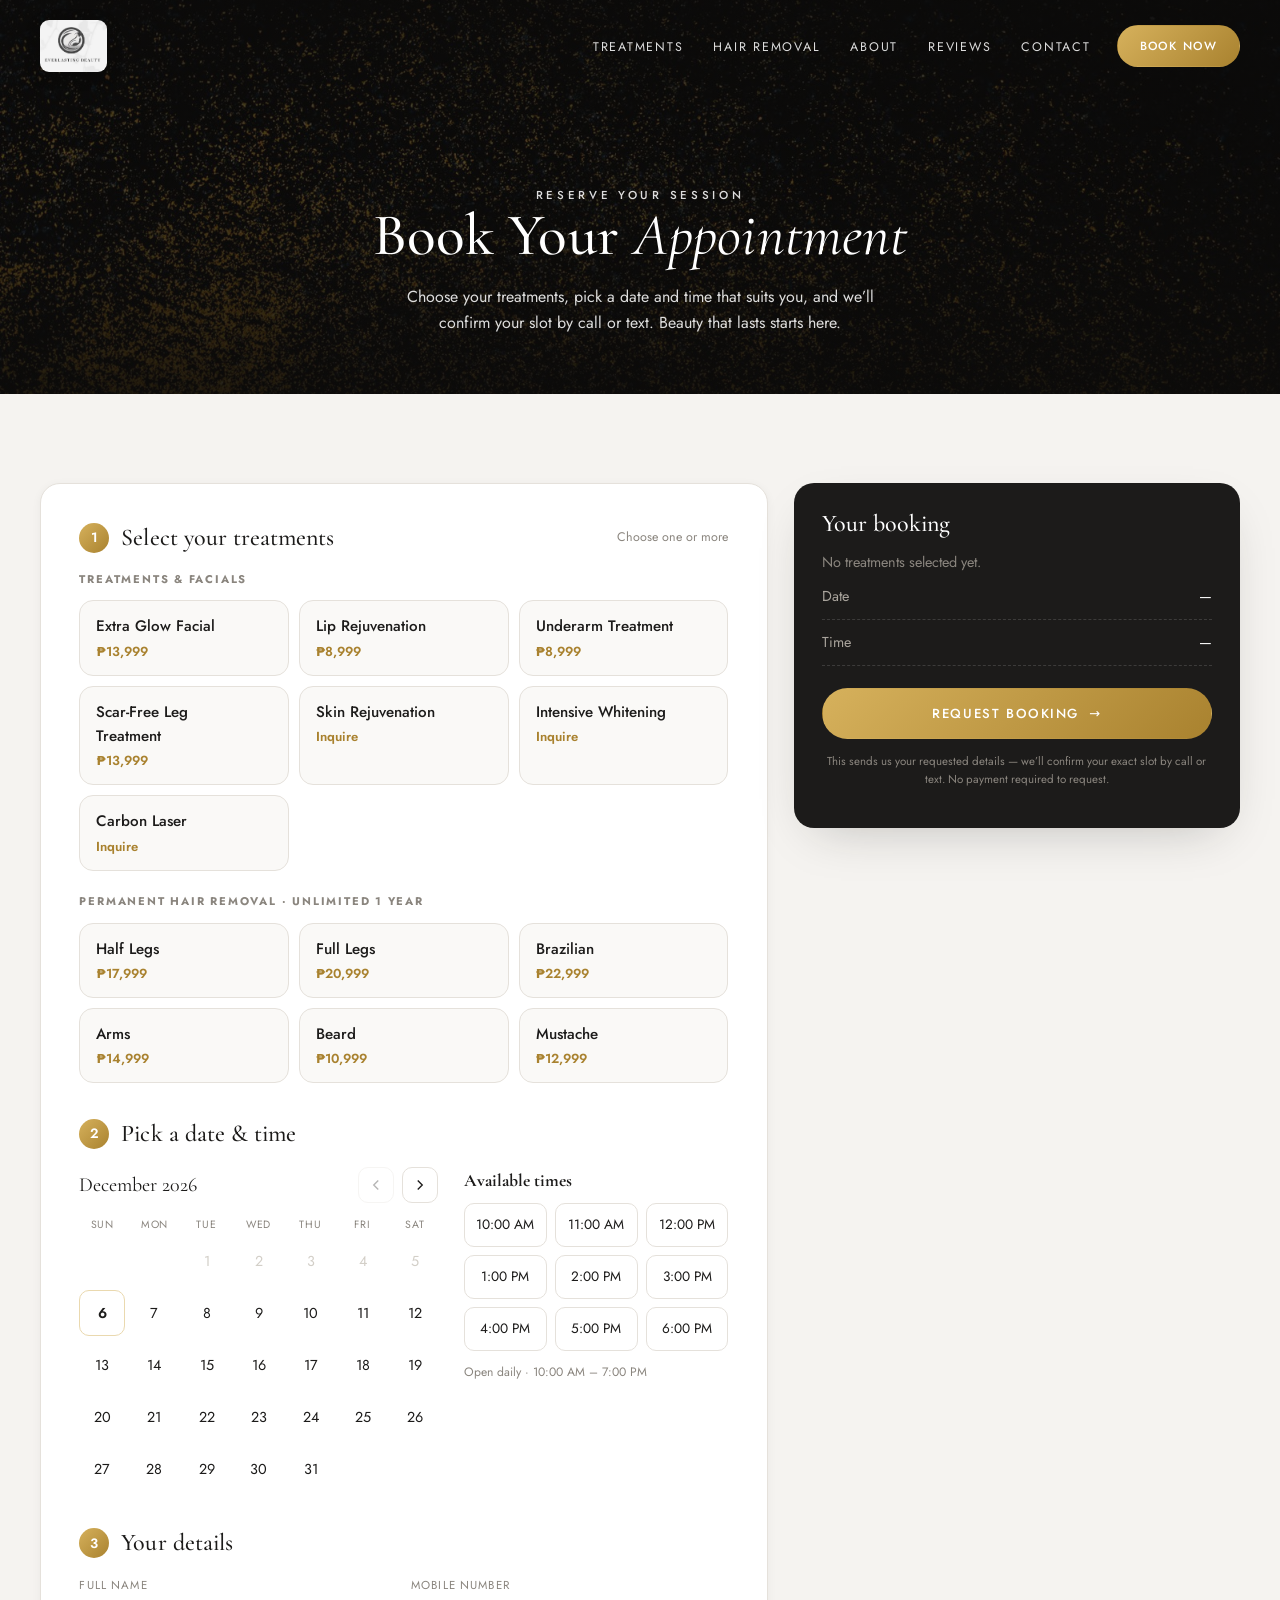
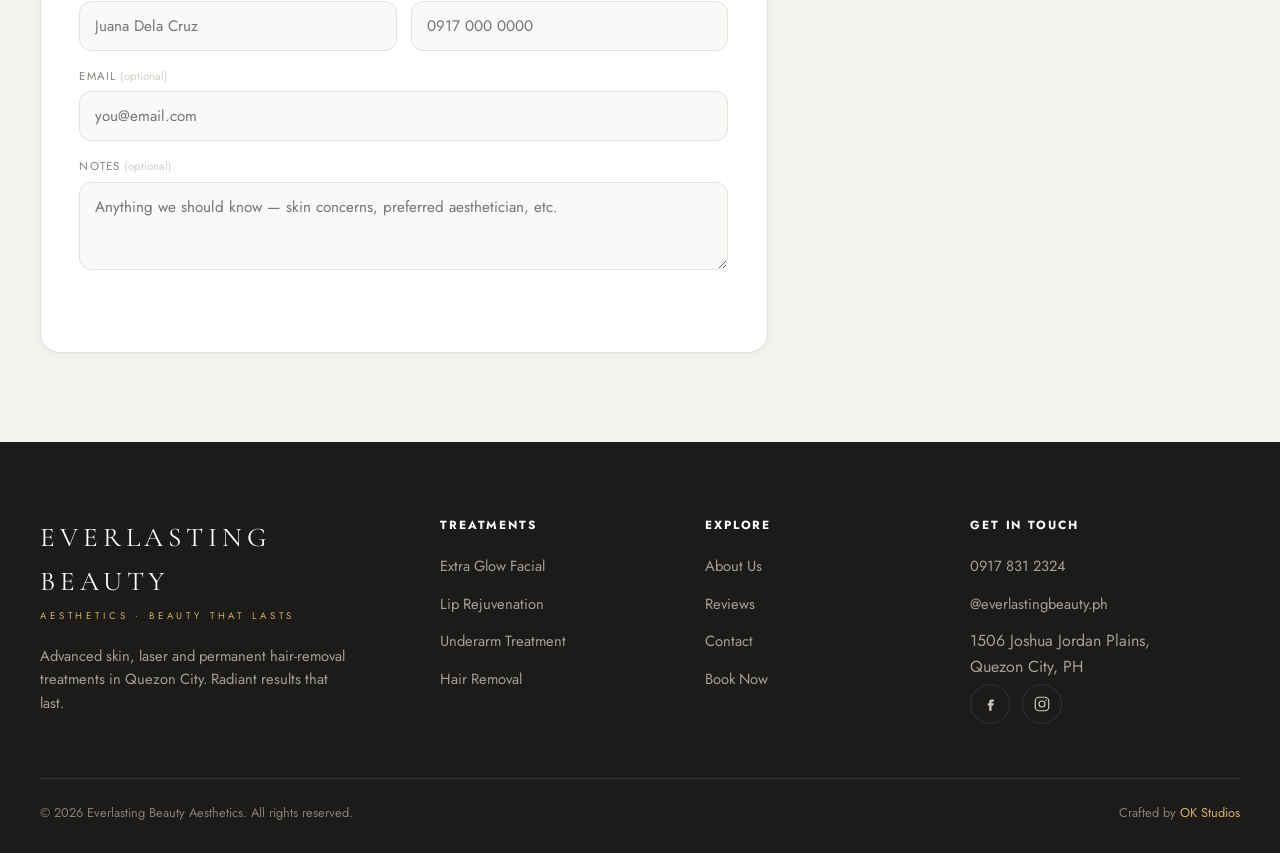
==== booking.html @ 7ffc93e8 "feat: booking page — treatment selection, calendar, time slots; wire Book Now CTAs Co-Authored-By: C" ====
<!DOCTYPE html>
<html lang="en">
<head>
<meta charset="UTF-8" />
<meta name="viewport" content="width=device-width, initial-scale=1.0" />
<title>Book an Appointment — Everlasting Beauty Aesthetics | Quezon City</title>
<meta name="description" content="Book your appointment at Everlasting Beauty Aesthetics — choose your treatments, pick a date and time, and we'll confirm your slot." />
<meta name="robots" content="index,follow" />
<link rel="icon" href="assets/img/logo.png" />
<link rel="preconnect" href="https://fonts.googleapis.com" />
<link rel="preconnect" href="https://fonts.gstatic.com" crossorigin />
<link href="https://fonts.googleapis.com/css2?family=Cormorant+Garamond:ital,wght@0,400;0,500;0,600;1,400;1,500&family=Jost:wght@300;400;500;600&display=swap" rel="stylesheet" />
<link rel="stylesheet" href="assets/css/styles.css" />
</head>
<body>

<!-- ================= HEADER ================= -->
<header class="site-header" id="header">
  <div class="wrap nav">
    <a class="brand" href="index.html" aria-label="Everlasting Beauty Aesthetics">
      <img src="assets/img/logo.png" alt="Everlasting Beauty Aesthetics" />
    </a>
    <div class="nav-right">
      <ul class="nav-links">
        <li><a href="index.html#treatments">Treatments</a></li>
        <li><a href="index.html#pricing">Hair Removal</a></li>
        <li><a href="index.html#about">About</a></li>
        <li><a href="index.html#results">Reviews</a></li>
        <li><a href="index.html#contact">Contact</a></li>
      </ul>
      <a href="#book" class="btn sm gold nav-cta">Book Now</a>
      <button class="icon-btn nav-toggle" id="navToggle" aria-label="Open menu">
        <svg viewBox="0 0 24 24" width="22" height="22" fill="none" stroke="currentColor" stroke-width="1.6"><path d="M4 7h16M4 12h16M4 17h16"/></svg>
      </button>
    </div>
  </div>
</header>

<!-- Mobile menu -->
<div class="mobile-menu" id="mobileMenu">
  <div class="mm-top">
    <img src="assets/img/logo.png" alt="" style="height:44px" />
    <button class="icon-btn" id="navClose" aria-label="Close menu">
      <svg viewBox="0 0 24 24" width="22" height="22" fill="none" stroke="currentColor" stroke-width="1.6"><path d="M6 6l12 12M18 6L6 18"/></svg>
    </button>
  </div>
  <ul>
    <li><a href="index.html#treatments">Treatments</a></li>
    <li><a href="index.html#pricing">Hair Removal</a></li>
    <li><a href="index.html#results">Reviews</a></li>
    <li><a href="index.html#about">About</a></li>
    <li><a href="index.html#contact">Contact</a></li>
  </ul>
  <a href="#book" class="btn gold" style="justify-content:center">Book Now · 0917 831 2324</a>
</div>

<span id="top"></span>

<!-- ================= BOOKING BANNER ================= -->
<section class="book-hero">
  <div class="wrap">
    <p class="book-eyebrow">Reserve your session</p>
    <h1>Book Your <span class="serif-italic">Appointment</span></h1>
    <p>Choose your treatments, pick a date and time that suits you, and we’ll confirm your slot by call or text. Beauty that lasts starts here.</p>
  </div>
</section>

<!-- ================= BOOKING FORM ================= -->
<section class="booking" id="book">
  <div class="wrap">
    <div class="booking-grid">
      <!-- FORM -->
      <div class="book-card" id="bookForm">

        <!-- Step 1: Treatments -->
        <div class="book-step">
          <div class="step-label">
            <span class="step-num">1</span>
            <h3>Select your treatments</h3>
            <span class="hint">Choose one or more</span>
          </div>
          <div id="treatGroups"></div>
        </div>

        <!-- Step 2: Date & time -->
        <div class="book-step">
          <div class="step-label">
            <span class="step-num">2</span>
            <h3>Pick a date &amp; time</h3>
          </div>
          <div class="datetime-grid">
            <div class="cal" id="calendar">
              <div class="cal-head">
                <span class="cal-title" id="calTitle">—</span>
                <span class="cal-nav">
                  <button type="button" id="calPrev" aria-label="Previous month">
                    <svg viewBox="0 0 24 24" width="18" height="18" fill="none" stroke="currentColor" stroke-width="1.8"><path d="M15 6l-6 6 6 6"/></svg>
                  </button>
                  <button type="button" id="calNext" aria-label="Next month">
                    <svg viewBox="0 0 24 24" width="18" height="18" fill="none" stroke="currentColor" stroke-width="1.8"><path d="M9 6l6 6-6 6"/></svg>
                  </button>
                </span>
              </div>
              <div class="cal-grid" id="calDow"></div>
              <div class="cal-grid" id="calDays"></div>
            </div>
            <div class="timewrap">
              <h4 class="time-title">Available times</h4>
              <div class="time-grid" id="timeGrid"></div>
              <p class="time-note">Open daily · 10:00 AM – 7:00 PM</p>
            </div>
          </div>
        </div>

        <!-- Step 3: Details -->
        <div class="book-step">
          <div class="step-label">
            <span class="step-num">3</span>
            <h3>Your details</h3>
          </div>
          <div class="field two">
            <div>
              <label for="fName">Full name</label>
              <input type="text" id="fName" autocomplete="name" placeholder="Juana Dela Cruz" />
            </div>
            <div>
              <label for="fPhone">Mobile number</label>
              <input type="tel" id="fPhone" autocomplete="tel" placeholder="0917 000 0000" />
            </div>
          </div>
          <div class="field">
            <label for="fEmail">Email <span style="text-transform:none;letter-spacing:0;color:var(--silver-2)">(optional)</span></label>
            <input type="email" id="fEmail" autocomplete="email" placeholder="you@email.com" />
          </div>
          <div class="field">
            <label for="fNotes">Notes <span style="text-transform:none;letter-spacing:0;color:var(--silver-2)">(optional)</span></label>
            <textarea id="fNotes" placeholder="Anything we should know — skin concerns, preferred aesthetician, etc."></textarea>
          </div>
        </div>

        <p class="form-error" id="formError"></p>
      </div>

      <!-- SUMMARY / CONFIRM -->
      <aside class="book-summary">
        <div class="summary-card" id="summaryCard">
          <h3>Your booking</h3>
          <div class="sum-list" id="sumTreatments"><p class="sum-empty">No treatments selected yet.</p></div>
          <div class="sum-row"><span class="k">Date</span><span class="v" id="sumDate">—</span></div>
          <div class="sum-row"><span class="k">Time</span><span class="v" id="sumTime">—</span></div>
          <button type="button" class="btn gold book-submit" id="submitBtn">Request Booking <span class="arrow">→</span></button>
          <p class="book-fineprint">This sends us your requested details — we’ll confirm your exact slot by call or text. No payment required to request.</p>
        </div>

        <div class="summary-card book-confirm" id="confirmCard">
          <div class="confirm-ic">
            <svg viewBox="0 0 24 24" width="30" height="30" fill="none" stroke="currentColor" stroke-width="2"><path d="M4 13l4 4L20 6"/></svg>
          </div>
          <div class="confirm-card">
            <h3>Almost done!</h3>
            <p style="color:#c9c5be;font-size:.92rem;margin:0 auto;max-width:34ch">Send your request through any option below and we’ll lock in your slot.</p>
            <div class="msg-box" id="msgBox"></div>
            <div class="confirm-actions">
              <a class="btn gold sm" id="smsBtn" href="#">Send via SMS</a>
              <a class="btn sm" id="fbBtn" href="https://www.facebook.com/profile.php?id=61553950053744" target="_blank" rel="noopener">Messenger</a>
              <a class="btn ghost sm" id="callBtn" href="tel:+639178312324" style="color:#fff;border-color:rgba(255,255,255,.4)">Call</a>
              <button type="button" class="btn ghost sm" id="copyBtn" style="color:#fff;border-color:rgba(255,255,255,.4)">Copy details</button>
            </div>
            <button type="button" class="linklike" id="editBtn">← Edit my booking</button>
          </div>
        </div>
      </aside>

    </div>
  </div>
</section>

<!-- ================= FOOTER ================= -->
<footer class="site-footer">
  <div class="wrap footer-grid">
    <div class="footer-brand">
      <div class="wordmark">Everlasting Beauty<small>Aesthetics · Beauty That Lasts</small></div>
      <p>Advanced skin, laser and permanent hair-removal treatments in Quezon City. Radiant results that last.</p>
    </div>
    <div class="footer-col">
      <h4>Treatments</h4>
      <ul>
        <li><a href="index.html#treatments">Extra Glow Facial</a></li>
        <li><a href="index.html#treatments">Lip Rejuvenation</a></li>
        <li><a href="index.html#treatments">Underarm Treatment</a></li>
        <li><a href="index.html#pricing">Hair Removal</a></li>
      </ul>
    </div>
    <div class="footer-col">
      <h4>Explore</h4>
      <ul>
        <li><a href="index.html#about">About Us</a></li>
        <li><a href="index.html#results">Reviews</a></li>
        <li><a href="index.html#contact">Contact</a></li>
        <li><a href="booking.html">Book Now</a></li>
      </ul>
    </div>
    <div class="footer-col">
      <h4>Get in touch</h4>
      <ul>
        <li><a href="tel:+639178312324">0917 831 2324</a></li>
        <li><a href="https://www.instagram.com/everlastingbeauty.ph" target="_blank" rel="noopener">@everlastingbeauty.ph</a></li>
        <li><span style="color:#a49f98;">1506 Joshua Jordan Plains,<br/>Quezon City, PH</span></li>
      </ul>
      <div class="socials">
        <a href="https://www.facebook.com/profile.php?id=61553950053744" target="_blank" rel="noopener" aria-label="Facebook"><svg viewBox="0 0 24 24" fill="currentColor"><path d="M14 9h3V6h-3c-2 0-3 1.3-3 3.2V11H9v3h2v7h3v-7h2.5l.5-3H14V9.3c0-.2.2-.3.5-.3z"/></svg></a>
        <a href="https://www.instagram.com/everlastingbeauty.ph" target="_blank" rel="noopener" aria-label="Instagram"><svg viewBox="0 0 24 24" fill="none" stroke="currentColor" stroke-width="1.6"><rect x="3" y="3" width="18" height="18" rx="5"/><circle cx="12" cy="12" r="4"/><circle cx="17.5" cy="6.5" r="1" fill="currentColor" stroke="none"/></svg></a>
      </div>
    </div>
  </div>
  <div class="wrap footer-bottom">
    <span>© 2026 Everlasting Beauty Aesthetics. All rights reserved.</span>
    <span>Crafted by <a href="https://okstudios.dev" target="_blank" rel="noopener">OK Studios</a></span>
  </div>
</footer>

<script src="assets/js/main.js"></script>
<script src="assets/js/booking.js"></script>
</body>
</html>
---- assets/css/styles.css ----
/* ==========================================================================
   Everlasting Beauty Aesthetics — Site styles
   Palette: warm greige + silver gradients + charcoal ink + gold accent
   Type:    Cormorant Garamond (display serif) · Jost (sans / labels)
   ========================================================================== */

:root {
  --bg:        #F5F3F0;
  --bg-2:      #FAF9F7;
  --surface:   #FFFFFF;
  --ink:       #1C1B1A;
  --ink-2:     #4A4844;
  --muted:     #8A857E;
  --line:      #E5E1DB;
  --silver-1:  #EDEBE8;
  --silver-2:  #D3CFC8;
  --silver-hi: #FCFBFA;
  --gold:      #A9822F;
  --gold-hi:   #D6B15C;
  --gold-soft: #EAD9AF;

  --serif: "Cormorant Garamond", Georgia, "Times New Roman", serif;
  --sans:  "Jost", "Inter", ui-sans-serif, system-ui, -apple-system, sans-serif;

  --maxw: 1200px;
  --radius: 20px;
  --radius-sm: 12px;
  --shadow-sm: 0 2px 10px rgba(28,27,26,.05);
  --shadow-md: 0 18px 50px -22px rgba(28,27,26,.28);
  --shadow-lg: 0 40px 90px -40px rgba(28,27,26,.42);
  --ease: cubic-bezier(.22,.61,.36,1);
  --header-h: 120px;
}

* { box-sizing: border-box; }
html { scroll-behavior: smooth; }
body {
  margin: 0;
  font-family: var(--sans);
  color: var(--ink);
  background: var(--bg);
  -webkit-font-smoothing: antialiased;
  text-rendering: optimizeLegibility;
  line-height: 1.6;
  overflow-x: hidden;
}
img { max-width: 100%; display: block; }
a { color: inherit; text-decoration: none; }

.wrap { width: min(100% - 40px, var(--maxw)); margin-inline: auto; }
section { position: relative; }

/* ---------- Type helpers ---------- */
.eyebrow {
  font-family: var(--sans);
  font-weight: 500;
  font-size: .72rem;
  letter-spacing: .32em;
  text-transform: uppercase;
  color: var(--gold);
  margin: 0 0 18px;
  display: inline-flex;
  align-items: center;
  gap: 12px;
}
.eyebrow::before {
  content: "";
  width: 28px; height: 1px;
  background: linear-gradient(90deg, transparent, var(--gold));
}
.eyebrow.center::after {
  content: "";
  width: 28px; height: 1px;
  background: linear-gradient(90deg, var(--gold), transparent);
}
h1, h2, h3 { font-family: var(--serif); font-weight: 500; color: var(--ink); margin: 0; line-height: 1.08; letter-spacing: .002em; }
h2.display { font-size: clamp(2.1rem, 4.6vw, 3.6rem); }
.serif-italic { font-style: italic; font-weight: 400; }
.lead { color: var(--ink-2); font-size: 1.06rem; max-width: 52ch; }
.section-head { text-align: center; max-width: 640px; margin: 0 auto 54px; }
.section-head .lead { margin: 18px auto 0; }

/* ---------- Buttons ---------- */
.btn {
  --_bg: var(--ink);
  --_fg: #fff;
  display: inline-flex; align-items: center; gap: 10px;
  font-family: var(--sans); font-weight: 500; font-size: .82rem;
  letter-spacing: .12em; text-transform: uppercase;
  padding: 15px 30px; border-radius: 100px;
  background: var(--_bg); color: var(--_fg);
  border: 1px solid transparent; cursor: pointer;
  transition: transform .35s var(--ease), box-shadow .35s var(--ease), background .3s, color .3s;
  white-space: nowrap;
}
.btn:hover { transform: translateY(-2px); box-shadow: var(--shadow-md); }
.btn .arrow { transition: transform .35s var(--ease); }
.btn:hover .arrow { transform: translateX(4px); }
.btn.gold { --_bg: linear-gradient(135deg, var(--gold-hi), var(--gold)); --_fg:#fff; }
.btn.ghost {
  --_bg: transparent; --_fg: var(--ink);
  border-color: var(--silver-2);
}
.btn.ghost:hover { background: var(--surface); }
.btn.light { --_bg:#fff; --_fg: var(--ink); }
.btn.sm { padding: 11px 22px; font-size: .74rem; }

/* ---------- Header / Nav ---------- */
.site-header {
  position: sticky; top: 0; z-index: 60;
  transition: background .4s var(--ease), box-shadow .4s var(--ease), padding .4s var(--ease);
  padding: 20px 0;
  background: transparent;
}
.site-header.scrolled {
  background: color-mix(in srgb, var(--bg) 92%, transparent);
  backdrop-filter: blur(14px) saturate(1.2);
  -webkit-backdrop-filter: blur(14px) saturate(1.2);
  box-shadow: 0 1px 0 var(--line);
  padding: 12px 0;
}
.nav { display: flex; justify-content: space-between; align-items: center; gap: 20px; }
.nav-links { display: flex; align-items: center; gap: 30px; list-style: none; margin: 0; padding: 0; }
.nav-links.right { justify-content: flex-end; }
.nav-links a {
  font-size: .78rem; letter-spacing: .14em; text-transform: uppercase;
  color: var(--ink-2); font-weight: 400; position: relative; padding: 4px 0;
  transition: color .25s;
}
.nav-links a::after {
  content:""; position:absolute; left:0; bottom:-2px; height:1px; width:0;
  background: var(--gold); transition: width .3s var(--ease);
}
.nav-links a:hover { color: var(--ink); }
.nav-links a:hover::after { width: 100%; }
.brand { display: flex; align-items: center; justify-content: flex-start; }
.brand img { height: 52px; width: auto; mix-blend-mode: multiply; }
.site-header.scrolled .brand img { height: 40px; }
.brand img { transition: height .4s var(--ease), filter .4s var(--ease); }
.nav-right { display: flex; align-items: center; justify-content: flex-end; gap: 26px; }
.site-header .nav-toggle { display: none; }

/* Adaptive header contrast — light over the dark hero at top, dark once scrolled onto light sections */
.site-header .nav-links a { color: rgba(255,255,255,.86); }
.site-header .nav-links a:hover { color: #fff; }
/* Logo is an opaque white-ground raster. Keep it as the SAME rounded white tile in both
   the top and scrolled states — a consistent chip avoids any blend/shape pop while scrolling. */
.site-header .brand img { filter: none; mix-blend-mode: normal; border-radius: 9px; box-shadow: 0 4px 16px rgba(0,0,0,.20); }
.site-header .nav-toggle { border-color: rgba(255,255,255,.5); color: #fff; }
.site-header.scrolled .nav-links a { color: var(--ink-2); }
.site-header.scrolled .nav-links a:hover { color: var(--ink); }
.site-header.scrolled .nav-toggle { border-color: var(--silver-2); color: var(--ink); }

/* ---------- Hero ---------- */
.hero {
  padding: clamp(30px, 6vw, 70px) 0 90px; text-align: center;
  position: relative; isolation: isolate; color: #fff;
}
/* Dark "yellow powder" backdrop — extends up behind the transparent sticky header */
.hero::before {
  content: ""; position: absolute; z-index: -1;
  left: 0; right: 0; bottom: 0; top: calc(-1 * var(--header-h));
  background:
    linear-gradient(180deg, rgba(12,11,10,.72) 0%, rgba(12,11,10,.55) 42%, rgba(12,11,10,.78) 100%),
    url("../img/hero-powder.jpg") center 22% / cover no-repeat;
  background-color: #0c0b0a;
}
/* Lift hero content above ::before (some engines mis-stack a negative-z pseudo vs in-flow content) */
.hero .wrap { position: relative; z-index: 1; }
.hero h1 { font-size: clamp(2.7rem, 7vw, 5.6rem); color: #fff; }
.hero .lead { margin: 26px auto 34px; text-align: center; color: rgba(255,255,255,.9); }
.hero .btn.ghost { --_fg: #fff; border-color: rgba(255,255,255,.55); }
.hero .btn.ghost:hover { background: rgba(255,255,255,.12); }
.hero-cta { display: flex; gap: 14px; justify-content: center; flex-wrap: wrap; }
.hero-trust {
  margin-top: 30px; display: flex; gap: 26px; justify-content: center; flex-wrap: wrap;
  font-size: .78rem; letter-spacing: .06em; color: rgba(255,255,255,.8);
}
.hero-trust b { color: #fff; font-weight: 600; }
.hero-trust span { display: inline-flex; align-items: center; gap: 8px; }
.stars { color: var(--gold-hi); letter-spacing: 2px; }

/* Fanned gallery */
.fan {
  margin-top: 64px;
  display: flex; justify-content: center; align-items: flex-end;
  gap: clamp(-40px, -2vw, 0px);
  perspective: 1600px;
}
.fan figure {
  margin: 0; width: clamp(150px, 15vw, 210px); aspect-ratio: 3/4;
  border-radius: 200px 200px 18px 18px;
  overflow: hidden; box-shadow: var(--shadow-md);
  border: 6px solid #fff;
  transition: transform .55s var(--ease), box-shadow .55s var(--ease);
  transform-origin: bottom center;
  will-change: transform;
}
.fan figure img { width: 100%; height: 100%; object-fit: cover; }
.fan figure:nth-child(1){ transform: rotate(-13deg) translateY(34px); z-index:1; }
.fan figure:nth-child(2){ transform: rotate(-6deg) translateY(10px); z-index:2; }
.fan figure:nth-child(3){ transform: rotate(0deg) translateY(-14px) scale(1.06); z-index:5; }
.fan figure:nth-child(4){ transform: rotate(6deg) translateY(10px); z-index:2; }
.fan figure:nth-child(5){ transform: rotate(13deg) translateY(34px); z-index:1; }
.fan:hover figure { filter: saturate(.95); }
.fan figure:hover { transform: translateY(-18px) rotate(0deg) scale(1.08); z-index: 6; box-shadow: var(--shadow-lg); }

/* ---------- Features row ---------- */
.features { padding: 20px 0 90px; }
.feature-grid { display: grid; grid-template-columns: repeat(3, 1fr); gap: 22px; }
.feature-card {
  background: var(--surface); border: 1px solid var(--line); border-radius: var(--radius);
  padding: 34px 30px; box-shadow: var(--shadow-sm);
  transition: transform .4s var(--ease), box-shadow .4s var(--ease), border-color .4s;
}
.feature-card:hover { transform: translateY(-6px); box-shadow: var(--shadow-md); border-color: var(--silver-2); }
.feature-ic {
  width: 54px; height: 54px; border-radius: 50%;
  display: grid; place-items: center; margin-bottom: 20px;
  background: linear-gradient(135deg, var(--silver-hi), var(--silver-1));
  border: 1px solid var(--line);
  color: var(--gold);
}
.feature-ic svg { width: 26px; height: 26px; }
.feature-card h3 { font-size: 1.5rem; margin-bottom: 8px; }
.feature-card p { margin: 0; color: var(--ink-2); font-size: .96rem; }

/* ---------- Section shells ---------- */
.pad { padding: clamp(64px, 9vw, 118px) 0; }
.pad-b { padding-bottom: clamp(64px, 9vw, 118px); }
.tint { background:
  radial-gradient(120% 80% at 50% -10%, #fff 0%, transparent 60%),
  var(--bg-2);
}

/* ---------- Treatments grid (mixed sizes) ---------- */
.treat-grid {
  display: grid;
  grid-template-columns: repeat(6, 1fr);
  grid-auto-rows: 220px;
  gap: 20px;
}
.tcard {
  position: relative; overflow: hidden; border-radius: var(--radius);
  box-shadow: var(--shadow-sm); border: 1px solid var(--line);
  display: flex; align-items: flex-end;
  isolation: isolate; color: #fff;
}
.tcard img {
  position: absolute; inset: 0; width: 100%; height: 100%; object-fit: cover;
  z-index: -2; transition: transform 1.1s var(--ease);
}
.tcard::after {
  content:""; position:absolute; inset:0; z-index:-1;
  background: linear-gradient(180deg, rgba(20,19,18,0) 30%, rgba(20,19,18,.15) 55%, rgba(20,19,18,.82) 100%);
  transition: opacity .4s;
}
.tcard:hover img { transform: scale(1.07); }
.tcard-body { padding: 26px; width: 100%; }
.tcard .kicker {
  font-size: .68rem; letter-spacing: .2em; text-transform: uppercase;
  color: var(--gold-hi); margin: 0 0 8px;
}
.tcard h3 { color:#fff; font-size: 1.9rem; }
.tcard p { margin: 8px 0 0; color: rgba(255,255,255,.82); font-size: .92rem; max-width: 42ch; }
.tcard .price {
  position: absolute; top: 18px; right: 18px;
  background: color-mix(in srgb, #fff 92%, transparent); color: var(--ink);
  font-weight: 600; font-size: .9rem; letter-spacing: .02em;
  padding: 8px 14px; border-radius: 100px; backdrop-filter: blur(6px);
  box-shadow: var(--shadow-sm);
}
.tcard .price small { color: var(--muted); font-weight: 500; }
/* spans */
.tcard.wide { grid-column: span 4; grid-row: span 2; }
.tcard.tall { grid-column: span 2; grid-row: span 2; }
.tcard.reg  { grid-column: span 3; grid-row: span 1; }
.tcard.sq   { grid-column: span 2; grid-row: span 1; }
.ribbon {
  position: absolute; top: 16px; left: -34px; transform: rotate(-45deg);
  background: linear-gradient(135deg, var(--gold-hi), var(--gold));
  color:#fff; font-size:.6rem; letter-spacing:.16em; text-transform:uppercase;
  padding: 6px 44px; z-index: 2; box-shadow: var(--shadow-sm);
}

/* ---------- Hair removal pricing (silver panel) ---------- */
.pricing-panel {
  border-radius: 28px; overflow: hidden;
  display: grid; grid-template-columns: 1.05fr 1.4fr;
  box-shadow: var(--shadow-md); border: 1px solid var(--line);
  background: var(--surface);
}
.pricing-aside {
  padding: 54px 46px; color: #fff; position: relative; overflow: hidden;
  background:
    linear-gradient(150deg, rgba(28,27,26,.72), rgba(28,27,26,.52)),
    url("../img/smoothskin.jpg") center/cover;
  display: flex; flex-direction: column; justify-content: center;
}
.pricing-aside .eyebrow { color: var(--gold-hi); }
.pricing-aside h2 { color:#fff; }
.pricing-aside p { color: rgba(255,255,255,.85); }
.badge-unlimited {
  align-self: flex-start; margin-top: 22px;
  background: linear-gradient(135deg, var(--gold-hi), var(--gold));
  color:#fff; font-size:.72rem; letter-spacing:.14em; text-transform:uppercase;
  padding: 10px 18px; border-radius: 100px; font-weight: 500;
}
.pricing-list { padding: 40px 46px; display: grid; gap: 2px; align-content: center; }
.price-row {
  display: grid; grid-template-columns: 1fr auto; align-items: baseline;
  padding: 16px 0; border-bottom: 1px dashed var(--line);
  transition: padding-left .3s var(--ease);
}
.price-row:last-child { border-bottom: 0; }
.price-row:hover { padding-left: 8px; }
.price-row .pname { font-family: var(--serif); font-size: 1.5rem; }
.price-row .pname-sub { display:block; font-family: var(--sans); font-size:.72rem; letter-spacing:.08em; color: var(--muted); text-transform: uppercase; }
.price-row .amt { font-weight: 600; font-size: 1.15rem; }
.price-row .amt small { color: var(--muted); font-weight: 500; font-size: .8rem; }

/* ---------- Results / stats ---------- */
.results { text-align: center; }
.stat-grid { display: grid; grid-template-columns: repeat(4, 1fr); gap: 24px; margin-top: 8px; }
.stat { padding: 20px; }
.stat .num { font-family: var(--serif); font-size: clamp(2.6rem, 5vw, 3.8rem); color: var(--ink); line-height: 1; }
.stat .num .u { color: var(--gold); }
.stat .lbl { margin-top: 8px; font-size: .78rem; letter-spacing: .14em; text-transform: uppercase; color: var(--muted); }
.testi-grid { display: grid; grid-template-columns: repeat(3,1fr); gap: 22px; margin-top: 60px; text-align: left; }
.testi {
  background: var(--surface); border: 1px solid var(--line); border-radius: var(--radius);
  padding: 30px; box-shadow: var(--shadow-sm);
}
.testi .stars { font-size: .95rem; margin-bottom: 14px; display:block; }
.testi blockquote { margin: 0 0 20px; font-family: var(--serif); font-style: italic; font-size: 1.28rem; color: var(--ink); line-height: 1.35; }
.testi .who { display: flex; align-items: center; gap: 12px; }
.testi .who .dot { width: 38px; height: 38px; border-radius: 50%; background: linear-gradient(135deg, var(--silver-1), var(--silver-2)); display:grid; place-items:center; font-family: var(--serif); color: var(--ink-2); }
.testi .who b { font-size: .92rem; display: block; line-height: 1.3; }
.testi .who span { font-size: .78rem; color: var(--muted); display: block; }

/* ---------- About ---------- */
.about-grid { display: grid; grid-template-columns: 1fr 1fr; gap: 60px; align-items: center; }
.about-media { position: relative; }
.about-media img { border-radius: var(--radius); box-shadow: var(--shadow-md); width: 100%; }
.about-media .float {
  position: absolute; bottom: -26px; left: -26px;
  background: var(--surface); border: 1px solid var(--line);
  border-radius: 16px; padding: 18px 22px; box-shadow: var(--shadow-md);
  display: flex; align-items: center; gap: 14px;
}
.about-media .float .rec { font-family: var(--serif); font-size: 2rem; color: var(--gold); line-height:1; }
.about-media .float small { font-size:.72rem; letter-spacing:.1em; text-transform:uppercase; color: var(--muted); }
.values { list-style: none; padding: 0; margin: 26px 0 0; display: grid; gap: 16px; }
.values li { display: flex; gap: 14px; align-items: flex-start; }
.values .tick {
  flex: 0 0 auto; width: 26px; height: 26px; border-radius: 50%;
  background: linear-gradient(135deg, var(--gold-hi), var(--gold)); color:#fff;
  display:grid; place-items:center; font-size: .8rem;
}
.values b { font-weight: 600; }
.values p { margin: 2px 0 0; color: var(--ink-2); font-size: .95rem; }

/* ---------- Contact ---------- */
.contact-grid { display: grid; grid-template-columns: 1fr 1fr; gap: 30px; align-items: stretch; }
.contact-card {
  background: var(--surface); border: 1px solid var(--line); border-radius: var(--radius);
  padding: 44px; box-shadow: var(--shadow-sm);
}
.contact-list { list-style: none; padding: 0; margin: 26px 0 30px; display: grid; gap: 20px; }
.contact-list li { display: flex; gap: 16px; align-items: flex-start; }
.contact-list .ic {
  flex: 0 0 auto; width: 44px; height: 44px; border-radius: 12px;
  background: linear-gradient(135deg, var(--silver-hi), var(--silver-1));
  border: 1px solid var(--line); display: grid; place-items: center; color: var(--gold);
}
.contact-list .ic svg { width: 20px; height: 20px; }
.contact-list b { display:block; font-size: .72rem; letter-spacing:.14em; text-transform: uppercase; color: var(--muted); font-weight:500; margin-bottom: 2px; }
.contact-list a, .contact-list span { color: var(--ink); font-size: 1.02rem; }
.contact-actions { display: flex; gap: 12px; flex-wrap: wrap; }
.contact-media {
  border-radius: var(--radius); overflow: hidden; position: relative; min-height: 420px;
  background: url("../img/ambiance.jpg") center/cover; box-shadow: var(--shadow-md);
}
.contact-media .overlay {
  position: absolute; inset: 0; display: flex; align-items: flex-end;
  background: linear-gradient(180deg, transparent 40%, rgba(20,19,18,.7));
  padding: 34px; color: #fff;
}
.contact-media .overlay .eyebrow { color: var(--gold-hi); }
.contact-media .overlay h3 { color:#fff; font-size: 1.8rem; }

/* ---------- CTA banner ---------- */
.cta-banner {
  border-radius: 28px; overflow: hidden; text-align: center; color: #fff;
  padding: clamp(50px, 8vw, 90px) 30px;
  background:
    linear-gradient(160deg, rgba(28,27,26,.86), rgba(28,27,26,.66)),
    url("../img/facial-glow.jpg") center/cover fixed;
  box-shadow: var(--shadow-md);
}
.cta-banner .eyebrow { color: var(--gold-hi); }
.cta-banner h2 { color: #fff; }
.cta-banner p { color: rgba(255,255,255,.85); max-width: 48ch; margin: 16px auto 30px; }

/* ---------- Footer ---------- */
.site-footer { background: var(--ink); color: #cfccc6; padding: 74px 0 30px; margin-top: 0; }
.footer-grid { display: grid; grid-template-columns: 1.6fr 1fr 1fr 1.2fr; gap: 40px; }
.footer-brand .wordmark { font-family: var(--serif); font-size: 1.7rem; letter-spacing: .18em; color: #fff; text-transform: uppercase; }
.footer-brand .wordmark small { display:block; font-family: var(--sans); font-size:.6rem; letter-spacing:.4em; color: var(--gold-hi); margin-top: 6px; }
.footer-brand p { margin: 20px 0 0; color: #a49f98; font-size: .92rem; max-width: 34ch; }
.footer-col h4 { font-family: var(--sans); font-size: .74rem; letter-spacing: .16em; text-transform: uppercase; color: #fff; margin: 0 0 18px; }
.footer-col ul { list-style: none; padding: 0; margin: 0; display: grid; gap: 12px; }
.footer-col a { color: #a49f98; font-size: .92rem; transition: color .25s; }
.footer-col a:hover { color: #fff; }
.socials { display: flex; gap: 12px; margin-top: 4px; }
.socials a { width: 40px; height: 40px; border-radius: 50%; border: 1px solid #35332f; display:grid; place-items:center; color:#cfccc6; transition: all .3s; }
.socials a:hover { background:#fff; color: var(--ink); transform: translateY(-3px); }
.socials svg { width: 18px; height: 18px; }
.footer-bottom {
  margin-top: 54px; padding-top: 24px; border-top: 1px solid #322f2b;
  display: flex; justify-content: space-between; gap: 16px; flex-wrap: wrap;
  font-size: .8rem; color: #857f78;
}
.footer-bottom a { color: var(--gold-hi); }

/* ---------- Reveal animation ---------- */
.reveal { opacity: 0; transform: translateY(26px); transition: opacity .8s var(--ease), transform .8s var(--ease); }
.reveal.in { opacity: 1; transform: none; }
.reveal.d1 { transition-delay: .08s; }
.reveal.d2 { transition-delay: .16s; }
.reveal.d3 { transition-delay: .24s; }
.reveal.d4 { transition-delay: .32s; }

/* ---------- Responsive ---------- */
@media (max-width: 960px) {
  .nav-links { display: none; }
  .nav-cta { display: none; }
  .site-header .nav-toggle { display: inline-grid; }
  .feature-grid { grid-template-columns: 1fr; }
  .pricing-panel { grid-template-columns: 1fr; }
  .about-grid { grid-template-columns: 1fr; gap: 40px; }
  .contact-grid { grid-template-columns: 1fr; }
  .testi-grid { grid-template-columns: 1fr; }
  .stat-grid { grid-template-columns: repeat(2,1fr); }
  .footer-grid { grid-template-columns: 1fr 1fr; }
  .treat-grid { grid-auto-rows: 200px; }
  .tcard.wide { grid-column: span 6; grid-row: span 2; }
  .tcard.tall { grid-column: span 6; grid-row: span 2; }
  .tcard.reg, .tcard.sq { grid-column: span 3; grid-row: span 1; }
}
@media (max-width: 620px) {
  .fan { flex-wrap: wrap; gap: 12px; }
  .fan figure { width: 44%; }
  .fan figure:nth-child(n) { transform: none; }
  .fan figure:nth-child(3) { width: 92%; order: -1; }
  .hero-trust { gap: 14px; }
  .treat-grid { grid-template-columns: 1fr; grid-auto-rows: 240px; }
  .tcard.wide, .tcard.tall, .tcard.reg, .tcard.sq { grid-column: span 1; grid-row: span 1; }
  .tcard.wide { grid-row: span 1; }
  .footer-grid { grid-template-columns: 1fr; }
  .stat-grid { grid-template-columns: repeat(2,1fr); }
  .contact-card, .pricing-list, .pricing-aside { padding: 30px 26px; }
}

/* ---------- Mobile menu ---------- */
.mobile-menu {
  position: fixed; inset: 0; z-index: 80; background: var(--bg);
  transform: translateY(-100%); transition: transform .5s var(--ease);
  display: flex; flex-direction: column; padding: 30px;
}
.mobile-menu.open { transform: none; }
.mobile-menu .mm-top { display:flex; justify-content: space-between; align-items:center; }
.mobile-menu ul { list-style:none; padding:0; margin: auto 0; display:grid; gap: 6px; }
.mobile-menu a { font-family: var(--serif); font-size: 2rem; color: var(--ink); }
.icon-btn { background:none; border:1px solid var(--silver-2); border-radius: 12px; width:46px; height:46px; display:grid; place-items:center; cursor:pointer; color: var(--ink); }

@media (prefers-reduced-motion: reduce) {
  * { scroll-behavior: auto !important; }
  .reveal { opacity: 1 !important; transform: none !important; }
}

/* ==========================================================================
   Booking page
   ========================================================================== */
.book-hero {
  position: relative; isolation: isolate; text-align: center; color: #fff;
  padding: clamp(42px, 7vw, 78px) 0 clamp(38px, 5vw, 58px);
}
.book-hero::before {
  content: ""; position: absolute; z-index: -1;
  left: 0; right: 0; bottom: 0; top: calc(-1 * var(--header-h));
  background:
    linear-gradient(180deg, rgba(12,11,10,.84) 0%, rgba(12,11,10,.68) 45%, rgba(12,11,10,.9) 100%),
    url("../img/hero-powder.jpg") center 30% / cover no-repeat;
  background-color: #0c0b0a;
}
.book-hero .wrap { position: relative; z-index: 1; }
.book-eyebrow {
  font-family: var(--sans); font-weight: 500; font-size: .72rem;
  letter-spacing: .32em; text-transform: uppercase; color: var(--gold-hi); margin: 0 0 14px;
}
.book-hero h1 { color: #fff; font-size: clamp(2.2rem, 5.2vw, 3.7rem); }
.book-hero p { color: rgba(255,255,255,.86); max-width: 48ch; margin: 16px auto 0; }

.booking { padding: clamp(40px, 7vw, 96px) 0; }
.booking-grid { display: grid; grid-template-columns: 1.55fr .95fr; gap: 26px; align-items: start; }
.book-card {
  background: var(--surface); border: 1px solid var(--line); border-radius: var(--radius);
  padding: clamp(24px, 3vw, 40px); box-shadow: var(--shadow-sm);
}
.book-step { margin-bottom: 36px; }
.book-step:last-child { margin-bottom: 0; }
.step-label { display: flex; align-items: center; gap: 12px; margin-bottom: 18px; }
.step-num {
  width: 30px; height: 30px; border-radius: 50%; flex: 0 0 auto;
  background: linear-gradient(135deg, var(--gold-hi), var(--gold)); color: #fff;
  display: grid; place-items: center; font-family: var(--sans); font-weight: 600; font-size: .85rem;
}
.step-label h3 { font-family: var(--serif); font-size: 1.5rem; }
.step-label .hint { margin-left: auto; color: var(--muted); font-size: .78rem; }

.treat-group + .treat-group { margin-top: 22px; }
.treat-group h4 {
  font-family: var(--sans); font-size: .7rem; letter-spacing: .16em; text-transform: uppercase;
  color: var(--muted); margin: 0 0 12px;
}
.chip-grid { display: grid; grid-template-columns: repeat(auto-fill, minmax(190px, 1fr)); gap: 10px; }
.chip {
  position: relative; border: 1px solid var(--line); border-radius: 14px; padding: 13px 16px;
  cursor: pointer; background: var(--bg-2); transition: border-color .22s, background .22s, transform .18s;
}
.chip:hover { border-color: var(--silver-2); transform: translateY(-1px); }
.chip.selected { border-color: var(--gold); background: linear-gradient(135deg, rgba(214,177,92,.14), rgba(169,130,47,.05)); }
.chip .cname { display: block; font-weight: 500; font-size: .95rem; padding-right: 20px; }
.chip .cprice { display: block; color: var(--gold); font-size: .82rem; font-weight: 600; margin-top: 2px; }
.chip .ctick {
  position: absolute; top: 11px; right: 11px; width: 20px; height: 20px; border-radius: 50%;
  background: var(--gold); color: #fff; display: none; place-items: center; font-size: .7rem;
}
.chip.selected .ctick { display: grid; }
.chip input { position: absolute; opacity: 0; pointer-events: none; }

.datetime-grid { display: grid; grid-template-columns: 1.15fr .85fr; gap: 26px; }
.cal-head { display: flex; align-items: center; justify-content: space-between; margin-bottom: 14px; }
.cal-title { font-family: var(--serif); font-size: 1.25rem; }
.cal-nav { display: flex; gap: 8px; }
.cal-nav button {
  width: 36px; height: 36px; border-radius: 10px; border: 1px solid var(--line); background: var(--surface);
  cursor: pointer; display: grid; place-items: center; color: var(--ink); transition: border-color .2s, background .2s;
}
.cal-nav button:hover:not(:disabled) { border-color: var(--silver-2); }
.cal-nav button:disabled { opacity: .32; cursor: not-allowed; }
.cal-grid { display: grid; grid-template-columns: repeat(7, 1fr); gap: 6px; }
.cal-dow { text-align: center; font-size: .66rem; letter-spacing: .08em; text-transform: uppercase; color: var(--muted); padding-bottom: 4px; }
.cal-day {
  aspect-ratio: 1 / 1; border: 1px solid transparent; border-radius: 10px;
  display: grid; place-items: center; font-size: .9rem; cursor: pointer;
  transition: background .18s, border-color .18s, color .18s;
}
.cal-day:hover:not(.disabled):not(.empty) { background: var(--silver-1); }
.cal-day.disabled { color: var(--silver-2); cursor: not-allowed; }
.cal-day.empty { cursor: default; }
.cal-day.today { border-color: var(--gold-soft); font-weight: 600; }
.cal-day.selected { background: linear-gradient(135deg, var(--gold-hi), var(--gold)); color: #fff; }

.time-title { font-family: var(--serif); font-size: 1.1rem; margin: 0 0 8px; }
.time-grid { display: grid; grid-template-columns: repeat(auto-fill, minmax(82px, 1fr)); gap: 8px; }
.time-slot {
  border: 1px solid var(--line); border-radius: 10px; padding: 10px 6px; text-align: center;
  cursor: pointer; font-size: .85rem; background: var(--surface); transition: border-color .2s, background .2s;
}
.time-slot:hover { border-color: var(--silver-2); }
.time-slot.selected { border-color: var(--gold); background: linear-gradient(135deg, rgba(214,177,92,.16), rgba(169,130,47,.05)); font-weight: 600; }
.time-note { margin: 12px 0 0; color: var(--muted); font-size: .76rem; }

.field { margin-bottom: 16px; }
.field:last-child { margin-bottom: 0; }
.field label { display: block; font-size: .72rem; letter-spacing: .1em; text-transform: uppercase; color: var(--muted); margin-bottom: 6px; }
.field input, .field textarea {
  width: 100%; border: 1px solid var(--line); border-radius: 12px; padding: 13px 15px;
  font-family: var(--sans); font-size: .95rem; color: var(--ink); background: var(--bg-2);
  transition: border-color .2s, box-shadow .2s, background .2s;
}
.field input:focus, .field textarea:focus {
  outline: none; border-color: var(--gold); background: #fff; box-shadow: 0 0 0 3px rgba(214,177,92,.15);
}
.field textarea { resize: vertical; min-height: 88px; }
.field.two { display: grid; grid-template-columns: 1fr 1fr; gap: 14px; margin-bottom: 16px; }
.field.two > div { margin: 0; }

.book-summary { position: sticky; top: 96px; }
.summary-card {
  background: var(--ink); color: #e9e6e0; border-radius: var(--radius); padding: 28px; box-shadow: var(--shadow-md);
}
.summary-card h3 { color: #fff; font-family: var(--serif); font-size: 1.5rem; margin-bottom: 14px; }
.sum-row { display: flex; justify-content: space-between; gap: 12px; padding: 11px 0; border-bottom: 1px dashed rgba(255,255,255,.14); font-size: .9rem; }
.sum-row .k { color: #a9a49c; }
.sum-row .v { text-align: right; color: #fff; }
.sum-row .v[data-rm] { cursor: pointer; color: #a9a49c; font-size: .8rem; transition: color .2s; }
.sum-row .v[data-rm]:hover { color: var(--gold-hi); }
.sum-empty { color: #8a857e; font-size: .9rem; margin: 6px 0 0; }
.book-submit { width: 100%; justify-content: center; margin-top: 22px; }
.book-fineprint { margin-top: 14px; font-size: .72rem; color: #8a857e; text-align: center; line-height: 1.55; }

.book-confirm { display: none; }
.book-confirm.show { display: block; }
.confirm-ic { width: 62px; height: 62px; border-radius: 50%; margin: 0 auto 16px; background: linear-gradient(135deg, var(--gold-hi), var(--gold)); display: grid; place-items: center; color: #fff; }
.confirm-card { text-align: center; }
.msg-box {
  text-align: left; background: rgba(255,255,255,.05); border: 1px solid rgba(255,255,255,.12);
  border-radius: 12px; padding: 15px; font-size: .86rem; color: #cfccc6; white-space: pre-wrap; margin: 18px 0 0; line-height: 1.5;
}
.confirm-actions { display: flex; gap: 10px; flex-wrap: wrap; justify-content: center; margin-top: 20px; }
.linklike { background: none; border: 0; color: #a9a49c; font-family: var(--sans); font-size: .82rem; cursor: pointer; margin-top: 16px; text-decoration: underline; }
.linklike:hover { color: #fff; }

.form-error { color: #c0392b; background: #fbeceb; border: 1px solid #f3c9c5; border-radius: 10px; padding: 12px 14px; font-size: .85rem; margin: 22px 0 0; display: none; }
.form-error.show { display: block; }

@media (max-width: 900px) {
  .booking-grid { grid-template-columns: 1fr; }
  .book-summary { position: static; }
  .datetime-grid { grid-template-columns: 1fr; }
}
@media (max-width: 480px) {
  .field.two { grid-template-columns: 1fr; }
  .chip-grid { grid-template-columns: 1fr 1fr; }
}
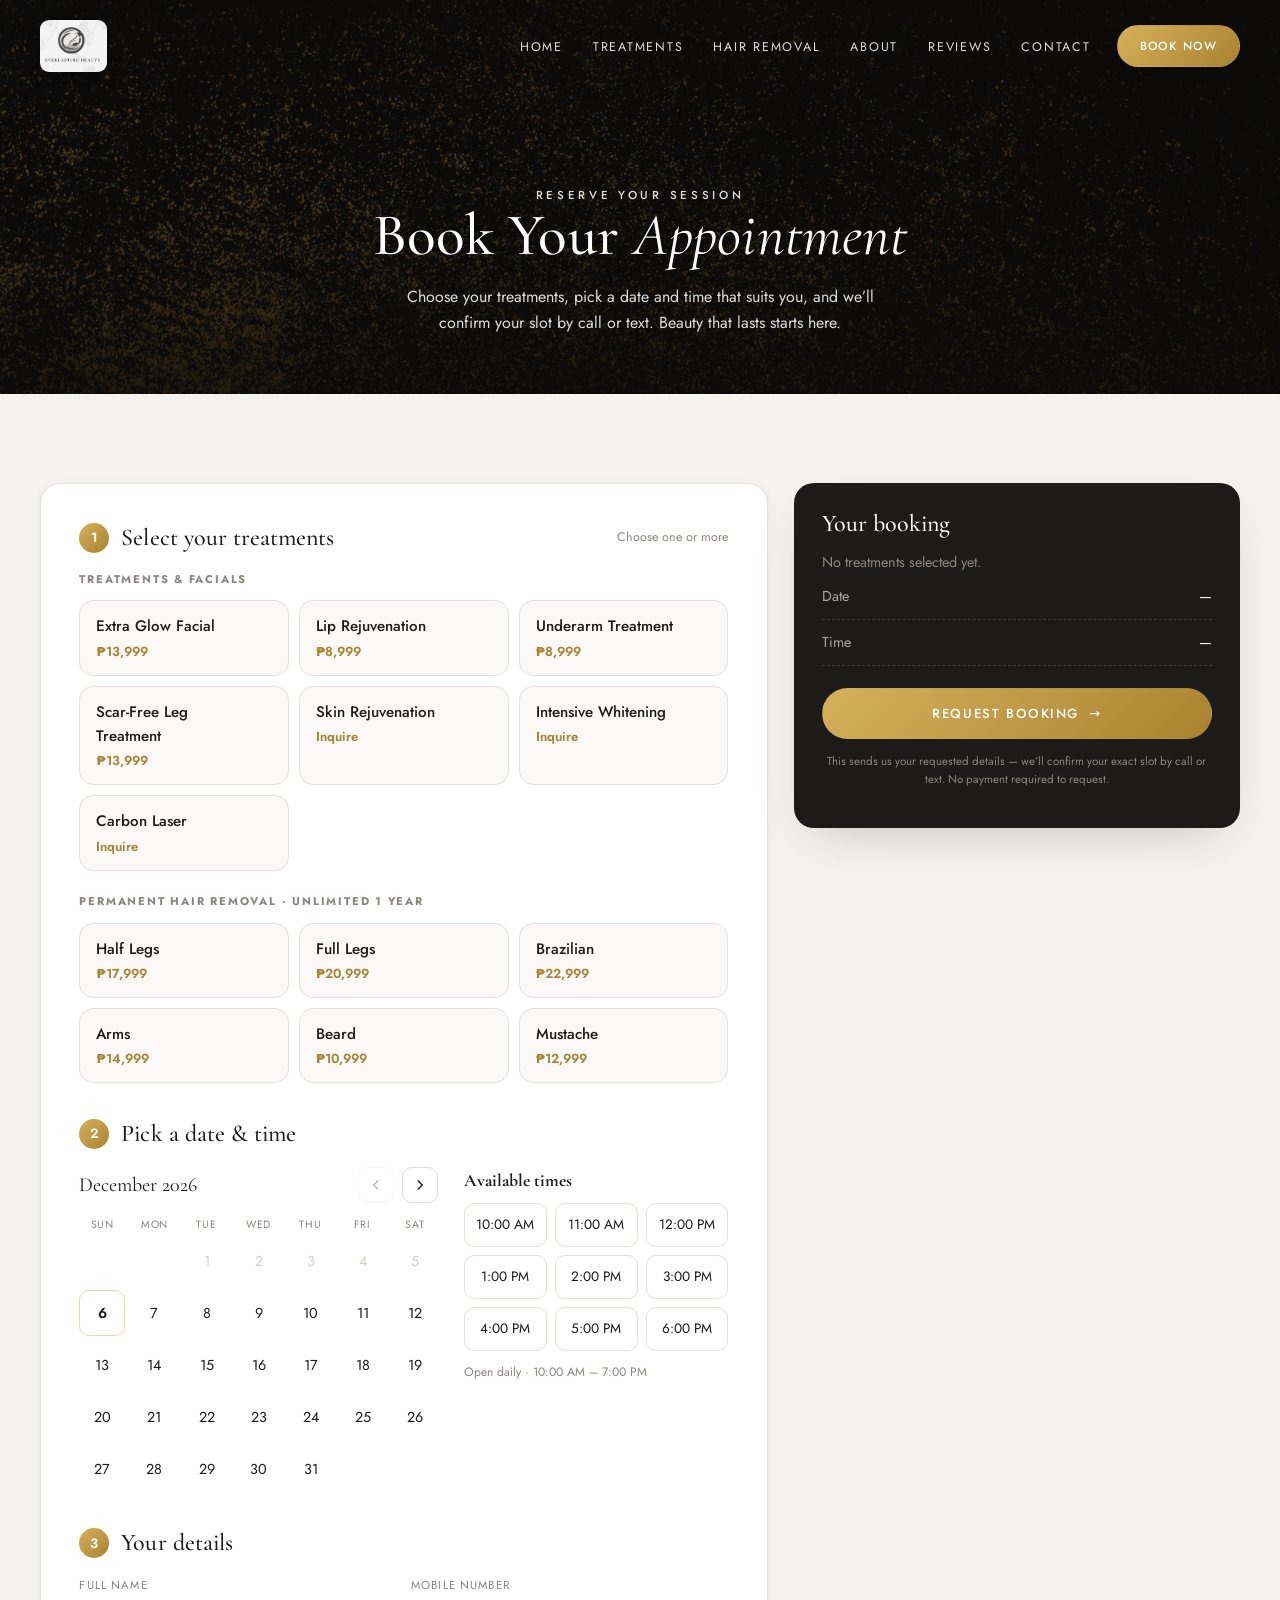
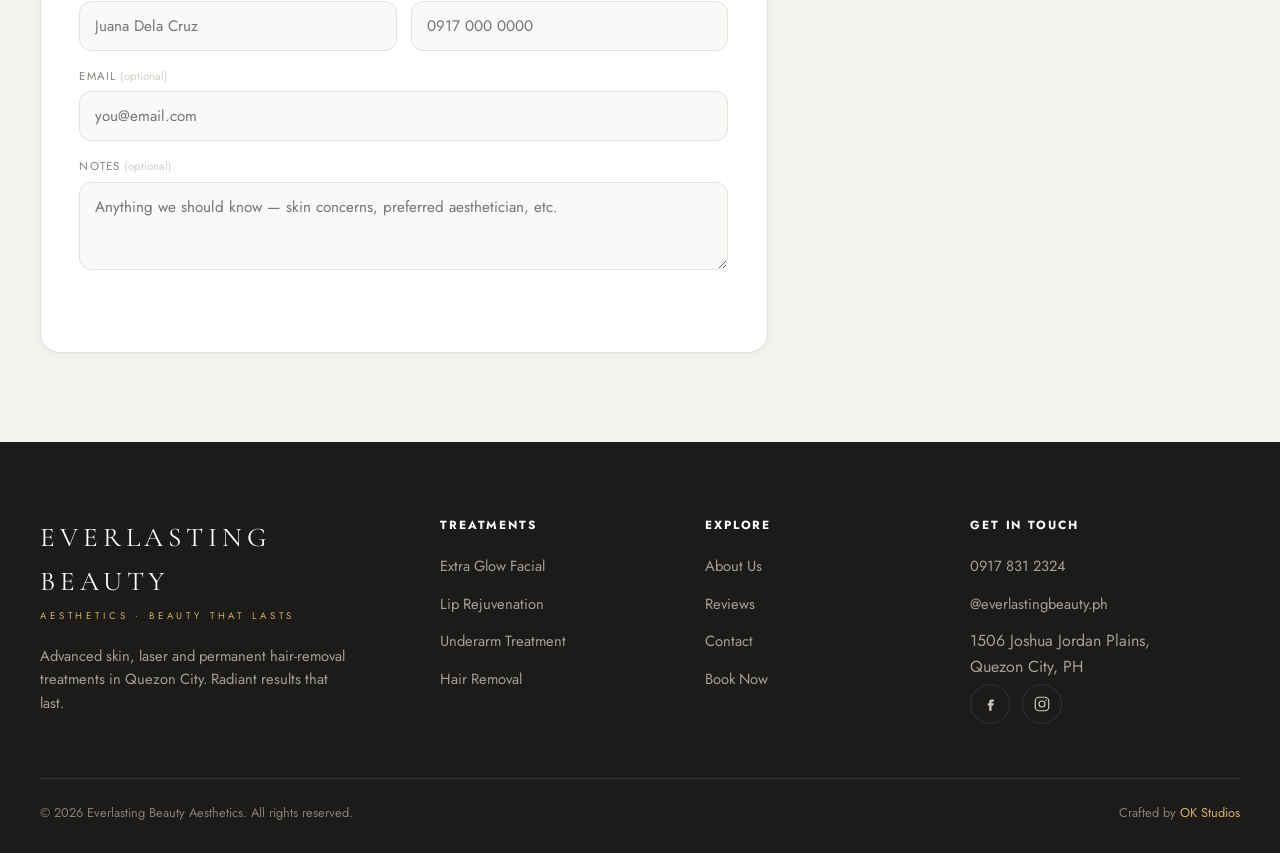
==== commit 4ceaa8b8: "nav: add Home link (both pages, desktop + mobile) Co-Authored-By: Craft Agent <agents-noreply@craft." ====
--- a/booking.html
+++ b/booking.html
@@ -22,6 +22,7 @@
     </a>
     <div class="nav-right">
       <ul class="nav-links">
+        <li><a href="index.html">Home</a></li>
         <li><a href="index.html#treatments">Treatments</a></li>
         <li><a href="index.html#pricing">Hair Removal</a></li>
         <li><a href="index.html#about">About</a></li>
@@ -45,6 +46,7 @@
     </button>
   </div>
   <ul>
+    <li><a href="index.html">Home</a></li>
     <li><a href="index.html#treatments">Treatments</a></li>
     <li><a href="index.html#pricing">Hair Removal</a></li>
     <li><a href="index.html#results">Reviews</a></li>
